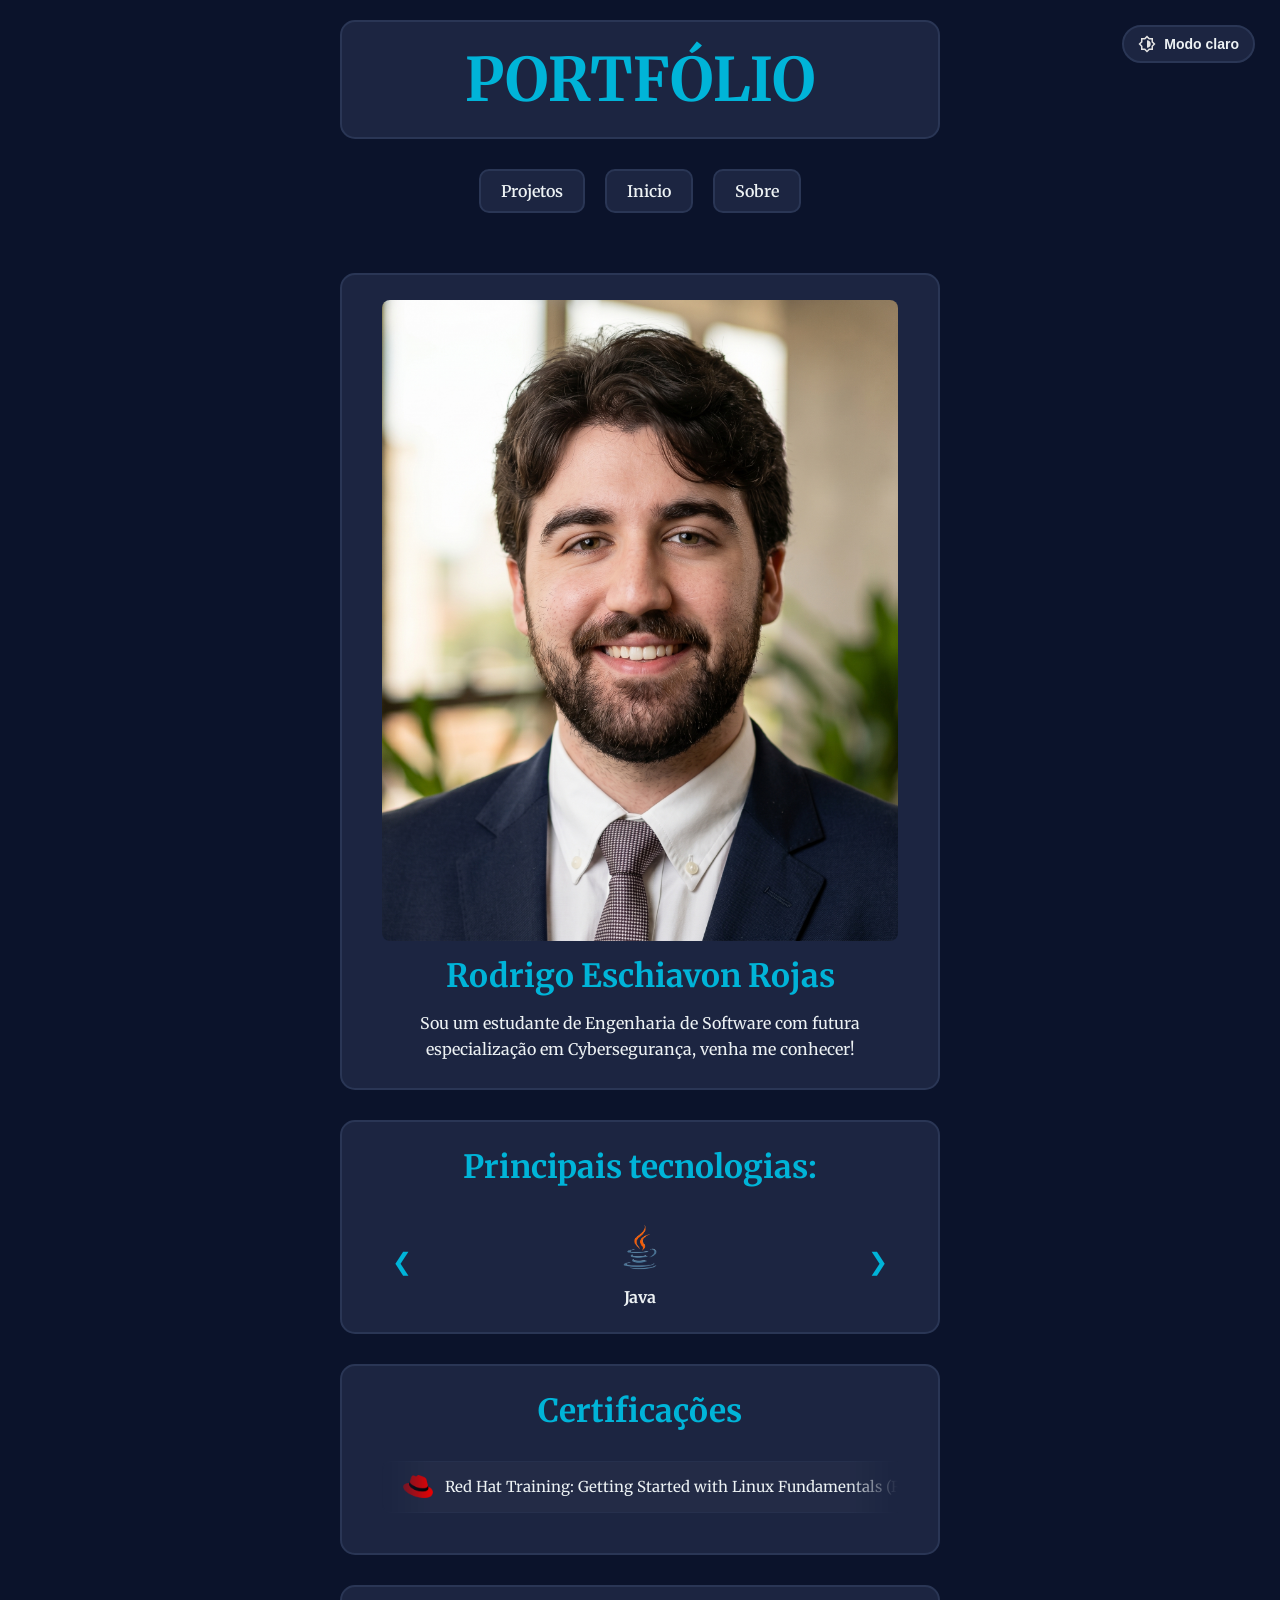
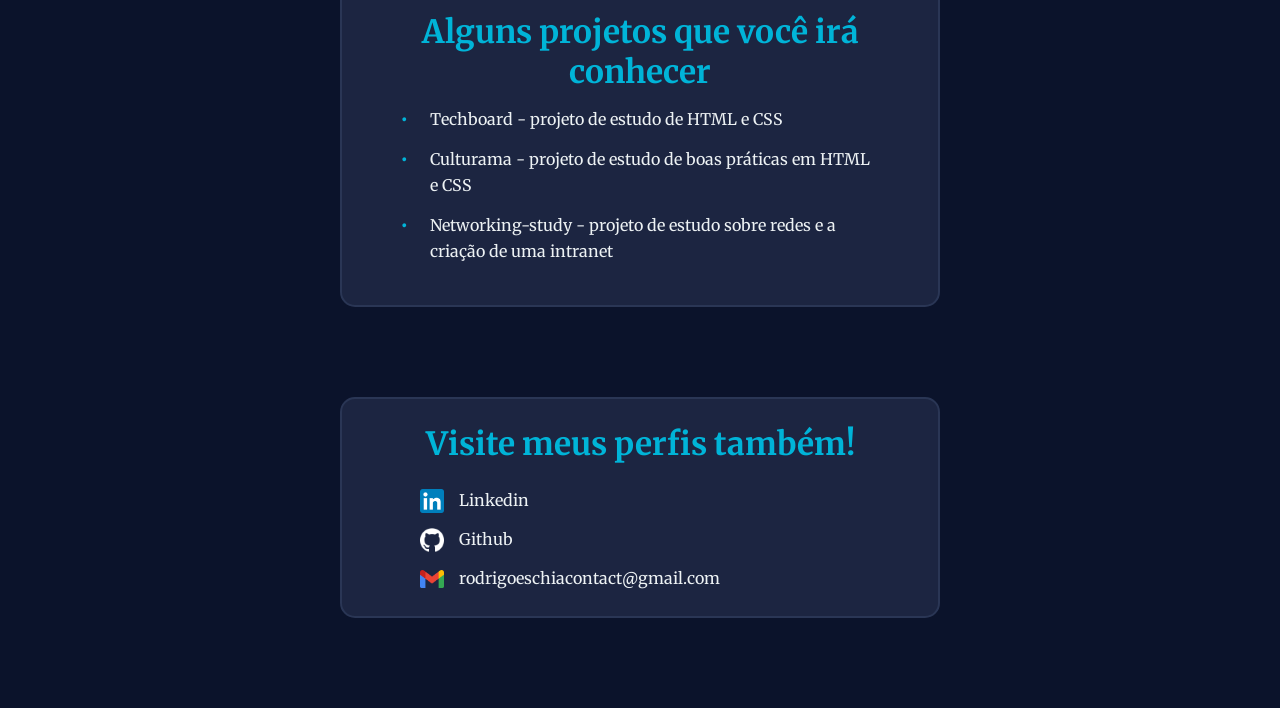
==== trabalho_final/index.html @ ab31083b "Trabalho final" ====
<!doctype html>
<html lang="pt-br">

<head>
    <meta charset="UTF-8" />
    <meta name="viewport" content="width=device-width, initial-scale=1.0" />
    <link rel="stylesheet" href="css/index.css" />
    <link rel="icon" href="images/icon-roteador.webp">

    <link rel="" href="" />
    <link rel="preconnect" href="https://fonts.googleapis.com">
    <link rel="preconnect" href="https://fonts.gstatic.com" crossorigin>
    <link
        href="https://fonts.googleapis.com/css2?family=Merriweather:ital,opsz,wght@0,18..144,300..900;1,18..144,300..900&display=swap"
        rel="stylesheet">
    <title>Portfólio</title>
</head>

<body>
    <header>
        <button id="botao-tema" aria-label="Alternar modo de cor">
            <img id="icone-tema" src="images/icon_modo_escuro_e_claro.svg" alt="Ícone Modo de Cor" />
            <span id="texto-botao">Modo claro</span>
        </button>
        <h1>Portfólio</h1>
        <div>
            <nav class="nav_bar">
                <a href="projetos.html">Projetos</a>

                <a href="index.html">Inicio</a>
                <a href="sobre.html">Sobre</a>
            </nav>
        </div>
    </header>
    <main>
        <div class="card apresentacao">
            <img src="images/Foto_de_perfil.png" alt="Foto de Rodrigo" />
            <h2>Rodrigo Eschiavon Rojas</h2>
            <p>
                Sou um estudante de Engenharia de Software com futura especialização
                em Cybersegurança, venha me conhecer!
            </p>
        </div>

        
        <div class="card tecnologias">
            <h3>Principais tecnologias:</h3>

            <div class="carrossel-container">
                <button class="seta anterior">&#10094;</button>

                <div class="carrossel-slides">
                    <div class="slide ativo">
                        <img class="logo-tech" src="images/logo-java.png" alt="Java" class="logo-tech" />
                        <h4>Java</h4>
                    </div>
                    <div class="slide">
                        <img src="images/logo-js.png" alt="JavaScript" class="logo-tech" />
                        <h4>JavaScript</h4>
                    </div>
                    <div class="slide">
                        <img class="logo-tech" src="images/logo-html.png" alt="HTML" class="logo-tech" />
                        <h4>HTML 5</h4>
                    </div>
                    <div class="slide">
                        <img class="logo-tech" src="images/logo-css.png" alt="CSS" class="logo-tech" />
                        <h4>CSS 3</h4>
                    </div>
                </div>

                <button class="seta proximo">&#10095;</button>
            </div>
        </div>

        <div class="card certificacoes">
            <h3>Certificações</h3>

            <div class="esteira-container">
                <div class="esteira-track">
                    <div class="esteira-item">
                        <img src="images/logo-redhat.png" alt="Red Hat" class="logo-certificado" />
                        <span>Red Hat Training: Getting Started with Linux Fundamentals
                            (RH104 - RHA) - Ver. 9.1</span>
                    </div>

                    <div class="esteira-item">
                        <img src="images/logo-alura.png" alt="Alura" class="logo-certificado" />
                        <span>Alura: HTML e CSS</span>
                    </div>

                    <div class="esteira-item">
                        <img src="images/logo-alura.png" alt="Alura" class="logo-certificado" />
                        <span>Alura: Trilha Redes de computadores</span>
                    </div>

                    <div class="esteira-item">
                        <img src="images/logo-alura.png" alt="Alura" class="logo-certificado" />
                        <span>Alura: Cibersegurança: Fundamentos e práticas integradas</span>
                    </div>

                    <div class="esteira-item">
                        <img src="images/logo-redhat.png" alt="Red Hat" class="logo-certificado" />
                        <span>Red Hat Training: Getting Started with Linux Fundamentals
                            (RH104 - RHA) - Ver. 9.1</span>
                    </div>
                    <div class="esteira-item">
                        <img src="images/logo-alura.png" alt="Alura" class="logo-certificado" />
                        <span>Alura: HTML e CSS</span>
                    </div>
                    <div class="esteira-item">
                        <img src="images/logo-alura.png" alt="Alura" class="logo-certificado" />
                        <span>Alura: Trilha Redes de computadores</span>
                    </div>
                    <div class="esteira-item">
                        <img src="images/logo-alura.png" alt="Alura" class="logo-certificado" />
                        <span>Alura: Cibersegurança: Fundamentos e práticas integradas</span>
                    </div>
                </div>
            </div>
        </div>

        <div class="card projetos">
            <h3>Alguns projetos que você irá conhecer</h3>
            <ul class="lista_projetos">
                <li>Techboard - projeto de estudo de HTML e CSS</li>
                <li>Culturama - projeto de estudo de boas práticas em HTML e CSS</li>
                <li>
                    Networking-study - projeto de estudo sobre redes e a criação de uma
                    intranet
                </li>
            </ul>
        </div>
    </main>

    <footer>
        <div class="card enderecos">
            <h3>Visite meus perfis também!</h3>
            <address>
                <div>
                    <img src="images/logo-linkedin.png" alt="Logo do Linkedin">
                    <a href="https://www.linkedin.com/in/rodrigoesr-sec/" target="_blank">Linkedin</a>
                </div>
                <div>
                    <img id="logo-github" src="images/logo-github-branco.webp" alt="Logo do Github">
                    <a href="https://github.com/RodrigoEsR" target="_blank">Github</a>
                </div>
                <div>
                    <img src="images/logo-gmail.webp" alt="Logo do Gmail">
                    <a href="mailto:rodrigoeschiacontact@gmail.com">rodrigoeschiacontact@gmail.com</a>
                </div>
            </address>
        </div>
    </footer>
    <script src="js/script.js"></script>
</body>

</html>
---- trabalho_final/css/index.css ----
@import url('https://fonts.googleapis.com/css2?family=Merriweather:wght@300;400;500;700&display=swap');

:root {
    --bg-principal: #0B132B;
    --bg-secundario: #1C2541;
    --card-border: #2A3655;
    --texto-principal: #EDF2F4;
    --texto-secundario: #8D99AE;
    --destaque: #00B4D8;
    --destaque-hover: #0B132B;
    --bg-hover: #90E0EF;
}

* {
    margin: 0;
    box-sizing: border-box;
    padding: 0;
}

html {
    font-family: 'Merriweather', serif;
}

body {
    background-color: var(--bg-principal);
    color: var(--texto-principal);
    min-height: 100vh;
    display: flex;
    flex-direction: column;
    align-items: center;
    font-family: 'Merriweather', serif;
}

header, main, footer {
    width: 100%;
    max-width: 1200px;
    padding: 20px;
    display: flex;
    flex-direction: column;
    align-items: center; 
    text-align: center; 
}

header {
    gap: 15px;
    margin-bottom: 20px;
}

h1 {
    text-transform: uppercase;
    background-color: var(--bg-secundario);
    width: 100%;
    max-width: 600px;
    padding: 20px;
    border: 2px solid var(--card-border);
    border-radius: 15px;
    font-size: 60px;
    color: var(--destaque);
}


.nav_bar {
    display: flex;
    justify-content: center;
    gap: 20px;
    margin-top: 15px;
}

.nav_bar a {
    background-color: var(--bg-secundario);
    padding: 10px 20px;
    border-radius: 10px;
    border: 2px solid var(--card-border);
    color: var(--texto-principal);
    text-decoration: none;
    font-weight: 600;
    
    
    transition: transform 0.3s cubic-bezier(0.25, 1, 0.5, 1), 
                box-shadow 0.3s ease, 
                border-color 0.3s ease,
                background-color 0.3s ease,
                color 0.3s ease;
}


.nav_bar a:hover {
    transform: translateY(-4px); 
    border-color: var(--destaque);
    box-shadow: 0 6px 15px rgba(0, 180, 216, 0.3);
    background-color: var(--bg-secundario); 
    color: var(--destaque); 
}


#botao-tema {
    position: absolute;
    top: 25px;
    right: 25px;
    background-color: var(--bg-secundario);
    border: 2px solid var(--card-border);
    color: var(--texto-principal);
    padding: 8px 14px;
    border-radius: 20px;
    cursor: pointer;
    display: flex;
    align-items: center;
    gap: 8px;
    font-weight: 600;
    font-size: 14px;
    transition: all 0.3s ease;
    z-index: 1000; 
}

#botao-tema:hover {
    transform: scale(1.05);
    border-color: var(--destaque);
    box-shadow: 0 0 12px rgba(0, 180, 216, 0.3);
}

#botao-tema img {
    width: 18px;
    height: 18px;
    object-fit: contain;
}



body.light-mode {
    --bg-principal: #F4F7F6;
    --bg-secundario: #FFFFFF;
    --card-border: #D1D5DB;
    --texto-principal: #1C2541;
    --texto-secundario: #4B5563;
    --destaque: #0077B6; 
}


body.light-mode .card:hover, 
body.light-mode .nav_bar a:hover,
body.light-mode #botao-tema:hover {
    box-shadow: 0 10px 25px rgba(0, 119, 182, 0.15); 
}


body.light-mode #icone-tema {
    filter: invert(1); 
}

img {
    max-width: 100%;
    height: auto;
    border-radius: 8px;
}


.card {
    background-color: var(--bg-secundario);
    width: 100%;
    max-width: 600px;
    display: flex;
    flex-direction: column;
    align-items: center;
    gap: 15px;
    margin-bottom: 30px;
    border-radius: 15px;
    border: 2px solid var(--card-border);
    padding: 25px 40px;
    transition: transform 0.4s cubic-bezier(0.25, 1, 0.5, 1), 
    box-shadow 0.4s ease, 
    border-color 0.4s ease;
}

.card:hover {
    
    transform: translateY(-8px); 
    
    
    border-color: var(--destaque); 
    
    
    box-shadow: 0 10px 25px rgba(0, 180, 216, 0.2); 
    
    
    cursor: pointer; 
}


.card h2, .card h3 {
    color: var(--destaque);
    font-size: 32px; 
}

.card p {
    font-size: 16px;
    line-height: 1.6;
}

.card ul {
    list-style: none; 
    padding: 0;
    text-align: left;
    width: 100%;
}

.card ul li {
    margin-bottom: 12px;
    font-size: 16px;
    display: flex;
    align-items: center;
    gap: 10px; 
}


.card ul.lista_projetos {
    list-style: none;     
    padding-left: 0;      
    width: 100%;
    max-width: 480px;      
    margin: 0 auto;        
    display: flex;        
    flex-direction: column;
}


.card ul.lista_projetos li {
    display: flex;         
    align-items: flex-start; 
    text-align: left;      
    margin-bottom: 15px;   
    font-size: 16px;
    line-height: 1.6;      
    gap: 12px;             
}


.card ul.lista_projetos li::before {
    content: "•";          
    color: var(--destaque);
    font-size: 20px;       
    line-height: 1;        
    margin-top: 2px;       
    flex-shrink: 0;        
}


.card ul li::before {
    content: "";
    width: 18px;  
    height: 18px; 
    background-size: contain;
    background-repeat: no-repeat;
    display: inline-block;
}


.carrossel-container {
    display: flex;
    align-items: center;
    justify-content: space-between;
    width: 100%;
    position: relative;
    margin-top: 15px;
}


.carrossel-slides {
    width: 100%;
    display: flex;
    justify-content: center;
    overflow: hidden;
}

.slide {
    display: none; 
    flex-direction: column;
    align-items: center;
    gap: 10px;
    animation: fade 0.5s ease-in-out; 
}


.slide.ativo {
    display: flex;
}

.logo-tech {
    width: 80px; 
    height: 80px;
    object-fit: contain;
}


.seta {
    background: transparent;
    border: none;
    color: var(--destaque);
    font-size: 24px;
    cursor: pointer;
    padding: 10px;
    transition: color 0.3s;
}

.seta:hover {
    color: var(--destaque-hover);
}

.logo-tech {
    width: 60px;          
    height: 60px;         
    object-fit: contain;  
}

@keyframes fade {
    from { opacity: 0; transform: scale(0.95); }
    to { opacity: 1; transform: scale(1); }
}


.esteira-container {
    overflow: hidden;
    width: 100%;
    position: relative;
    padding: 15px 0;
    
    mask-image: linear-gradient(to right, transparent, #000 10%, #000 90%, transparent);
    -webkit-mask-image: linear-gradient(to right, transparent, #000 10%, #000 90%, transparent);
}


.esteira-track {
    display: flex;
    width: max-content; 
    gap: 40px; 
    animation: rolarEsteira 25s linear infinite; 
}


.esteira-container:hover .esteira-track {
    animation-play-state: paused;
}


.esteira-item {
    display: flex;
    align-items: center;
    gap: 12px;
    white-space: nowrap; 
    background-color: rgba(255, 255, 255, 0.03); 
    padding: 10px 20px;
    border-radius: 8px;
    border: 1px solid rgba(42, 54, 85, 0.5); 
}


.logo-certificado {
    width: 30px; 
    height: 30px;
    object-fit: contain;
}

.esteira-item span {
    font-size: 15px;
    color: var(--texto-principal);
}


@keyframes rolarEsteira {
    0% {
        transform: translateX(0);
    }
    100% {
        
        transform: translateX(-50%); 
    }
}


footer {
    width: 100%;
    margin-top: 20px;
    margin-bottom: 40px; 
}


footer address {
    font-style: normal; 
    display: flex;
    flex-direction: column;
    gap: 15px;
    width: 100%;
    max-width: 440px; 
    margin: 10px auto 0 auto; 
}


footer address div {
    display: flex;
    align-items: center;
    gap: 15px; 
    width: 100%;
    text-align: left;
}


footer address img {
    width: 24px;
    height: 24px;
    object-fit: contain;
    flex-shrink: 0; 
    border-radius: 0; 
}


footer address a {
    text-decoration: none;
    color: var(--texto-principal);
    font-size: 16px;
    line-height: 1.4;
    word-break: break-all; 
    transition: color 0.3s ease;
}


footer address a:hover {
    color: var(--destaque);
}
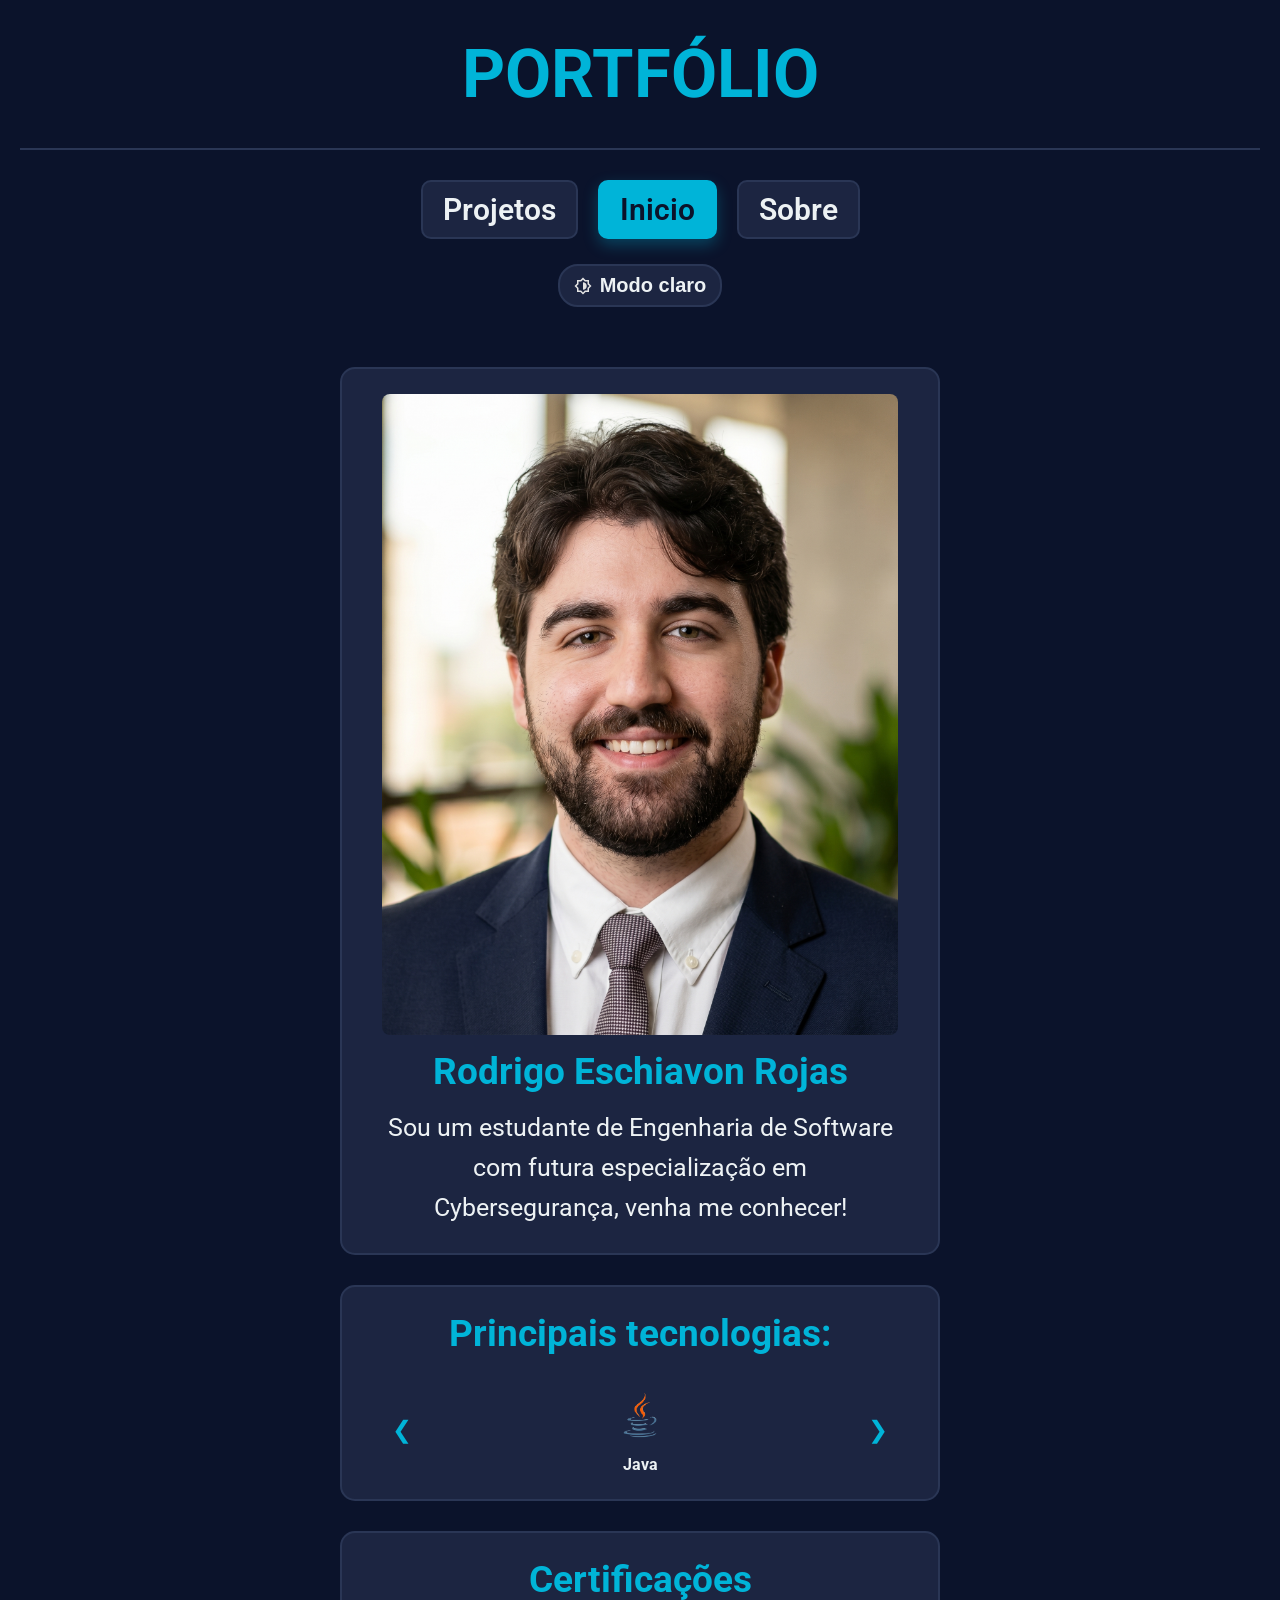
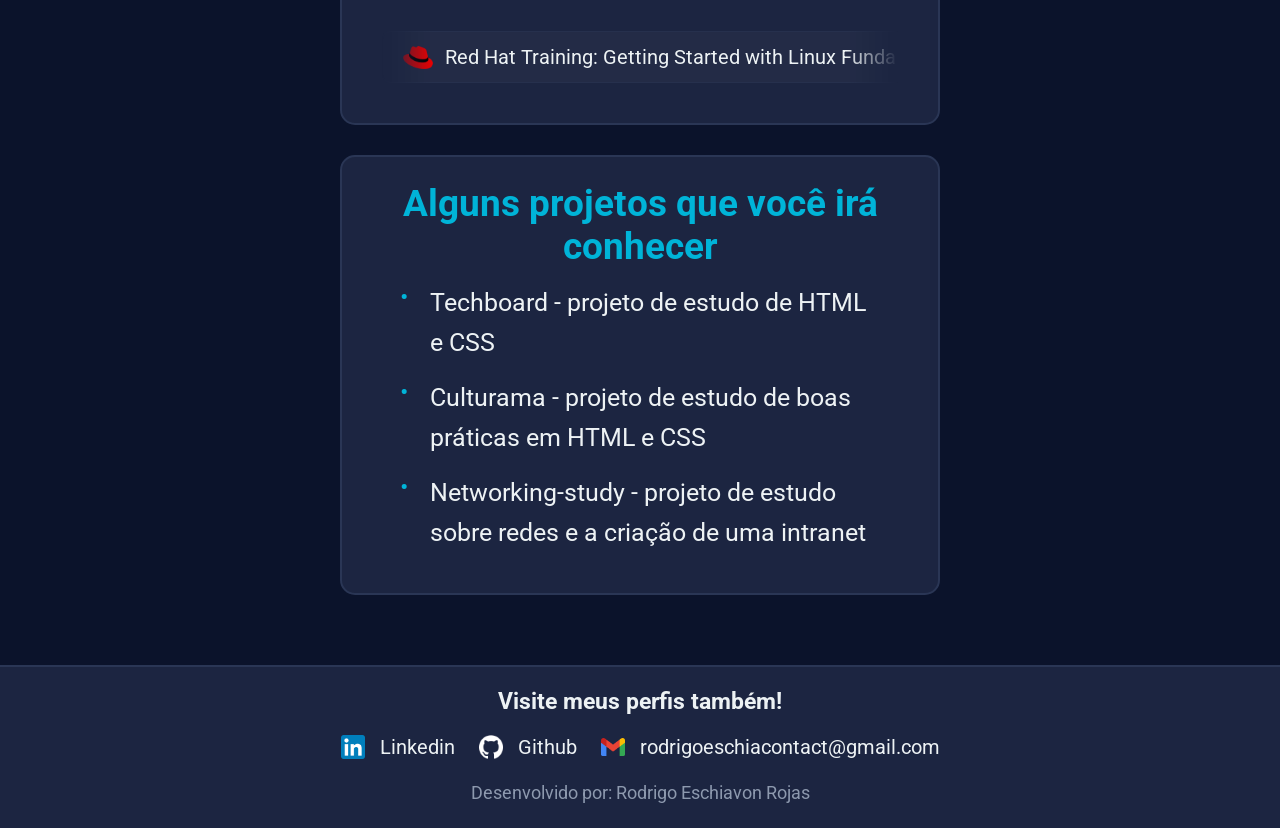
==== commit ea621fc2: "Cabecalho e rodape refeitos, alem de ajustes de texto" ====
--- a/trabalho_final/index.html
+++ b/trabalho_final/index.html
@@ -18,19 +18,16 @@
 
 <body>
     <header>
+        <h1>Portfólio</h1>
+        <nav class="nav_bar">
+            <a href="projetos.html">Projetos</a>
+            <a href="index.html">Inicio</a>
+            <a href="sobre.html">Sobre</a>
+        </nav>
         <button id="botao-tema" aria-label="Alternar modo de cor">
             <img id="icone-tema" src="images/icon_modo_escuro_e_claro.svg" alt="Ícone Modo de Cor" />
             <span id="texto-botao">Modo claro</span>
         </button>
-        <h1>Portfólio</h1>
-        <div>
-            <nav class="nav_bar">
-                <a href="projetos.html">Projetos</a>
-
-                <a href="index.html">Inicio</a>
-                <a href="sobre.html">Sobre</a>
-            </nav>
-        </div>
     </header>
     <main>
         <div class="card apresentacao">
@@ -133,7 +130,7 @@
     </main>
 
     <footer>
-        <div class="card enderecos">
+        <div class="footer-enderecos">
             <h3>Visite meus perfis também!</h3>
             <address>
                 <div>
@@ -149,6 +146,7 @@
                     <a href="mailto:rodrigoeschiacontact@gmail.com">rodrigoeschiacontact@gmail.com</a>
                 </div>
             </address>
+            <p class="footer-criacao">Desenvolvido por: Rodrigo Eschiavon Rojas</p>
         </div>
     </footer>
     <script src="js/script.js"></script>
--- a/trabalho_final/css/index.css
+++ b/trabalho_final/css/index.css
@@ -1,4 +1,13 @@
-@import url('https://fonts.googleapis.com/css2?family=Merriweather:wght@300;400;500;700&display=swap');
+@import url('https://fonts.googleapis.com/css2?family=Roboto:ital,wght@0,100..900;1,100..900&display=swap');
+
+.roboto {
+  font-family: "Roboto", sans-serif;
+  font-optical-sizing: auto;
+  font-weight: 400;
+  font-style: normal;
+  font-variation-settings:
+    "wdth" 100;
+}
 
 :root {
     --bg-principal: #0B132B;
@@ -18,7 +27,7 @@
 }
 
 html {
-    font-family: 'Merriweather', serif;
+    font-family: 'Roboto', sans-serif;
 }
 
 body {
@@ -28,10 +37,10 @@
     display: flex;
     flex-direction: column;
     align-items: center;
-    font-family: 'Merriweather', serif;
-}
-
-header, main, footer {
+    font-family: 'Roboto', sans-serif;
+}
+
+main {
     width: 100%;
     max-width: 1200px;
     padding: 20px;
@@ -41,25 +50,55 @@
     text-align: center; 
 }
 
+header{
+    width: 100%;
+    max-width: 100%;
+    display: flex;
+    flex-direction: column;
+    align-items: center; 
+    text-align: center; 
+}
+
+footer {
+    width: 100%;
+    max-width: 100%;
+    margin-top: auto;
+    margin-bottom: 0;
+    background-color: var(--bg-secundario);
+    border-top: 2px solid var(--card-border);
+    display: flex;
+    flex-direction: column;
+    align-items: center;
+    padding: 30px 20px;
+    font-size: 20px;
+}
+
+
 header {
+    padding: 0 20px 20px;
     gap: 15px;
-    margin-bottom: 20px;
+    margin: 0 0 20px;
 }
 
 h1 {
     text-transform: uppercase;
-    background-color: var(--bg-secundario);
-    width: 100%;
-    max-width: 600px;
-    padding: 20px;
-    border: 2px solid var(--card-border);
-    border-radius: 15px;
-    font-size: 60px;
+    background-color: transparent;
+    width: 100%;
+    max-width: 100%;
+    padding: 12px 0;
+    padding-bottom: 35px;
+    padding-top: 35px;
+    border: none;
+    border-bottom: 2px solid var(--card-border);
+    border-radius: 0;
+    font-size: 67px;
     color: var(--destaque);
+    margin: 0;
 }
 
 
 .nav_bar {
+    font-size: 25px;
     display: flex;
     justify-content: center;
     gap: 20px;
@@ -74,8 +113,8 @@
     color: var(--texto-principal);
     text-decoration: none;
     font-weight: 600;
-    
-    
+    font-size: 30px;
+
     transition: transform 0.3s cubic-bezier(0.25, 1, 0.5, 1), 
                 box-shadow 0.3s ease, 
                 border-color 0.3s ease,
@@ -92,11 +131,18 @@
     color: var(--destaque); 
 }
 
+.nav_bar a.nav-ativo {
+    background-color: var(--destaque);
+    color: var(--bg-principal);
+    border-color: var(--destaque);
+    box-shadow: 0 6px 15px rgba(0, 180, 216, 0.3);
+    pointer-events: none; 
+}
+
 
 #botao-tema {
-    position: absolute;
-    top: 25px;
-    right: 25px;
+    margin: 0 auto;
+    margin-top: 10px;
     background-color: var(--bg-secundario);
     border: 2px solid var(--card-border);
     color: var(--texto-principal);
@@ -105,11 +151,12 @@
     cursor: pointer;
     display: flex;
     align-items: center;
+    justify-content: center;
     gap: 8px;
     font-weight: 600;
-    font-size: 14px;
+    font-size: 20px;
     transition: all 0.3s ease;
-    z-index: 1000; 
+    z-index: 1000;
 }
 
 #botao-tema:hover {
@@ -188,11 +235,11 @@
 
 .card h2, .card h3 {
     color: var(--destaque);
-    font-size: 32px; 
+    font-size: 37px; 
 }
 
 .card p {
-    font-size: 16px;
+    font-size: 25px;
     line-height: 1.6;
 }
 
@@ -205,7 +252,7 @@
 
 .card ul li {
     margin-bottom: 12px;
-    font-size: 16px;
+    font-size: 25px;
     display: flex;
     align-items: center;
     gap: 10px; 
@@ -228,7 +275,7 @@
     align-items: flex-start; 
     text-align: left;      
     margin-bottom: 15px;   
-    font-size: 16px;
+    font-size: 25px;
     line-height: 1.6;      
     gap: 12px;             
 }
@@ -237,7 +284,7 @@
 .card ul.lista_projetos li::before {
     content: "•";          
     color: var(--destaque);
-    font-size: 20px;       
+    font-size: 25px;       
     line-height: 1;        
     margin-top: 2px;       
     flex-shrink: 0;        
@@ -360,7 +407,7 @@
 }
 
 .esteira-item span {
-    font-size: 15px;
+    font-size: 20px;
     color: var(--texto-principal);
 }
 
@@ -379,26 +426,39 @@
 footer {
     width: 100%;
     margin-top: 20px;
-    margin-bottom: 40px; 
-}
-
+    margin-bottom: 0;
+    display: flex;
+    flex-direction: column;
+    justify-content: flex-end;
+    align-items: center;
+    padding: 20px;
+}
+
+.footer-enderecos {
+    width: 100%;
+    max-width: 1120px;
+    display: flex;
+    flex-direction: column;
+    align-items: center;
+    gap: 18px;
+}
 
 footer address {
-    font-style: normal; 
-    display: flex;
-    flex-direction: column;
+    font-style: normal;
+    display: flex;
+    flex-wrap: wrap;
+    justify-content: center;
+    align-items: center;
+    gap: 24px;
+    width: 100%;
+    margin: 0;
+}
+
+
+footer address div {
+    display: flex;
+    align-items: center;
     gap: 15px;
-    width: 100%;
-    max-width: 440px; 
-    margin: 10px auto 0 auto; 
-}
-
-
-footer address div {
-    display: flex;
-    align-items: center;
-    gap: 15px; 
-    width: 100%;
     text-align: left;
 }
 
@@ -407,15 +467,15 @@
     width: 24px;
     height: 24px;
     object-fit: contain;
-    flex-shrink: 0; 
-    border-radius: 0; 
+    flex-shrink: 0;
+    border-radius: 0;
 }
 
 
 footer address a {
     text-decoration: none;
     color: var(--texto-principal);
-    font-size: 16px;
+    font-size: 20px;
     line-height: 1.4;
     word-break: break-all; 
     transition: color 0.3s ease;
@@ -424,4 +484,48 @@
 
 footer address a:hover {
     color: var(--destaque);
+}
+
+footer p {
+    font-size: 20px;
+    line-height: 1.6;
+    margin: 0;
+}
+
+.footer-criacao {
+    margin: 0;
+    font-size: 18px;
+    color: var(--texto-secundario);
+}
+
+@media (max-width: 768px) {
+    #botao-tema {
+        position: relative;
+        top: 0;
+        right: 0;
+        margin-bottom: 20px;
+    }
+
+    h1 {
+        font-size: 41px; 
+        padding: 15px 10px;
+        padding-bottom: 30px;
+        padding-top: 30px;
+        word-break: break-word; 
+    }
+
+
+    .nav_bar {
+        flex-wrap: wrap;
+        gap: 10px;
+    }
+
+
+    .card {
+        padding: 20px 15px;
+    }
+    
+    .card h2, .card h3 {
+        font-size: 26px;
+    }
 }
